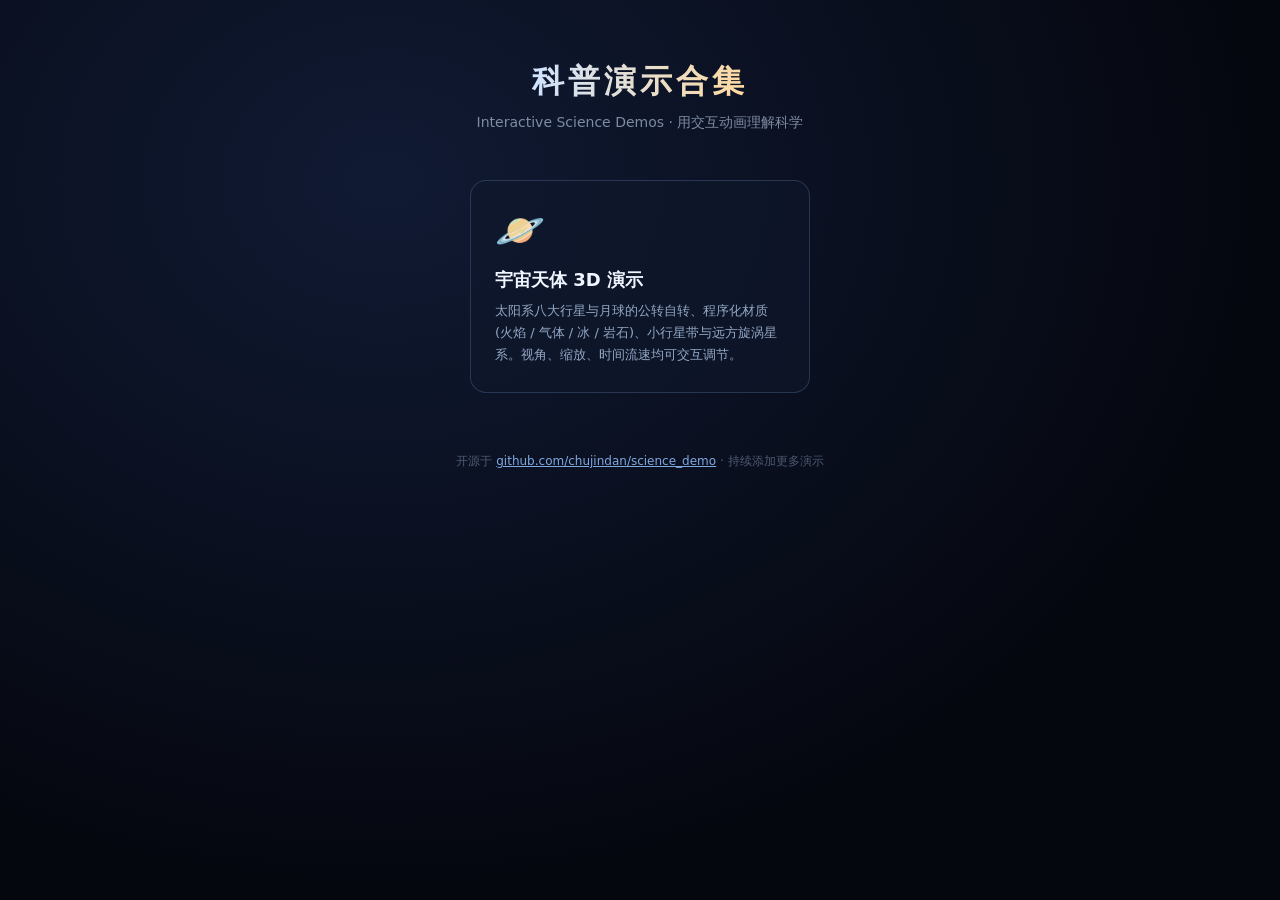
==== index.html @ 59ea8829 "太阳系 3D 科普演示:公转自转、程序化材质、可交互视角与时间流速 - Three.js(WebGL) + ES Modules,无构建步骤,H5 跨平台 - 太阳(火焰着色器+日冕泛光)、八大行星、" ====
<!DOCTYPE html>
<html lang="zh-CN">
<head>
  <meta charset="UTF-8">
  <meta name="viewport" content="width=device-width, initial-scale=1.0">
  <title>Science Demo · 科普演示合集</title>
  <style>
    * { margin: 0; padding: 0; box-sizing: border-box; }
    body {
      min-height: 100vh;
      background: radial-gradient(ellipse at 30% 20%, #101a33 0%, #05070f 70%);
      font-family: "PingFang SC", "Microsoft YaHei", "Noto Sans SC", system-ui, sans-serif;
      color: #dde6f2;
      display: flex;
      flex-direction: column;
      align-items: center;
      padding: 60px 20px;
    }
    h1 {
      font-size: 32px;
      letter-spacing: 4px;
      background: linear-gradient(90deg, #cfe3ff, #ffd9a0);
      -webkit-background-clip: text;
      background-clip: text;
      color: transparent;
      margin-bottom: 10px;
    }
    .subtitle { color: #7d8ba3; font-size: 14px; margin-bottom: 48px; }
    .grid {
      display: grid;
      grid-template-columns: repeat(auto-fit, minmax(280px, 340px));
      gap: 24px;
      justify-content: center;
      width: 100%;
      max-width: 1100px;
    }
    .card {
      display: block;
      text-decoration: none;
      color: inherit;
      border: 1px solid rgba(120, 150, 200, 0.25);
      border-radius: 16px;
      padding: 26px 24px;
      background: rgba(16, 24, 44, 0.6);
      transition: transform 0.2s, border-color 0.2s, box-shadow 0.2s;
    }
    .card:hover {
      transform: translateY(-4px);
      border-color: rgba(150, 190, 255, 0.6);
      box-shadow: 0 12px 40px rgba(40, 80, 180, 0.25);
    }
    .card .icon { font-size: 40px; margin-bottom: 14px; }
    .card h2 { font-size: 18px; color: #f0f5ff; margin-bottom: 8px; }
    .card p { font-size: 13px; line-height: 1.7; color: #93a7c4; }
    .footer { margin-top: 60px; font-size: 12px; color: #4d5a72; }
    .footer a { color: #7fa8e0; }
  </style>
</head>
<body>
  <h1>科普演示合集</h1>
  <p class="subtitle">Interactive Science Demos · 用交互动画理解科学</p>
  <div class="grid">
    <a class="card" href="solar-system/">
      <div class="icon">🪐</div>
      <h2>宇宙天体 3D 演示</h2>
      <p>太阳系八大行星与月球的公转自转、程序化材质(火焰 / 气体 / 冰 / 岩石)、小行星带与远方旋涡星系。视角、缩放、时间流速均可交互调节。</p>
    </a>
  </div>
  <p class="footer">开源于 <a href="https://github.com/chujindan/science_demo">github.com/chujindan/science_demo</a> · 持续添加更多演示</p>
</body>
</html>
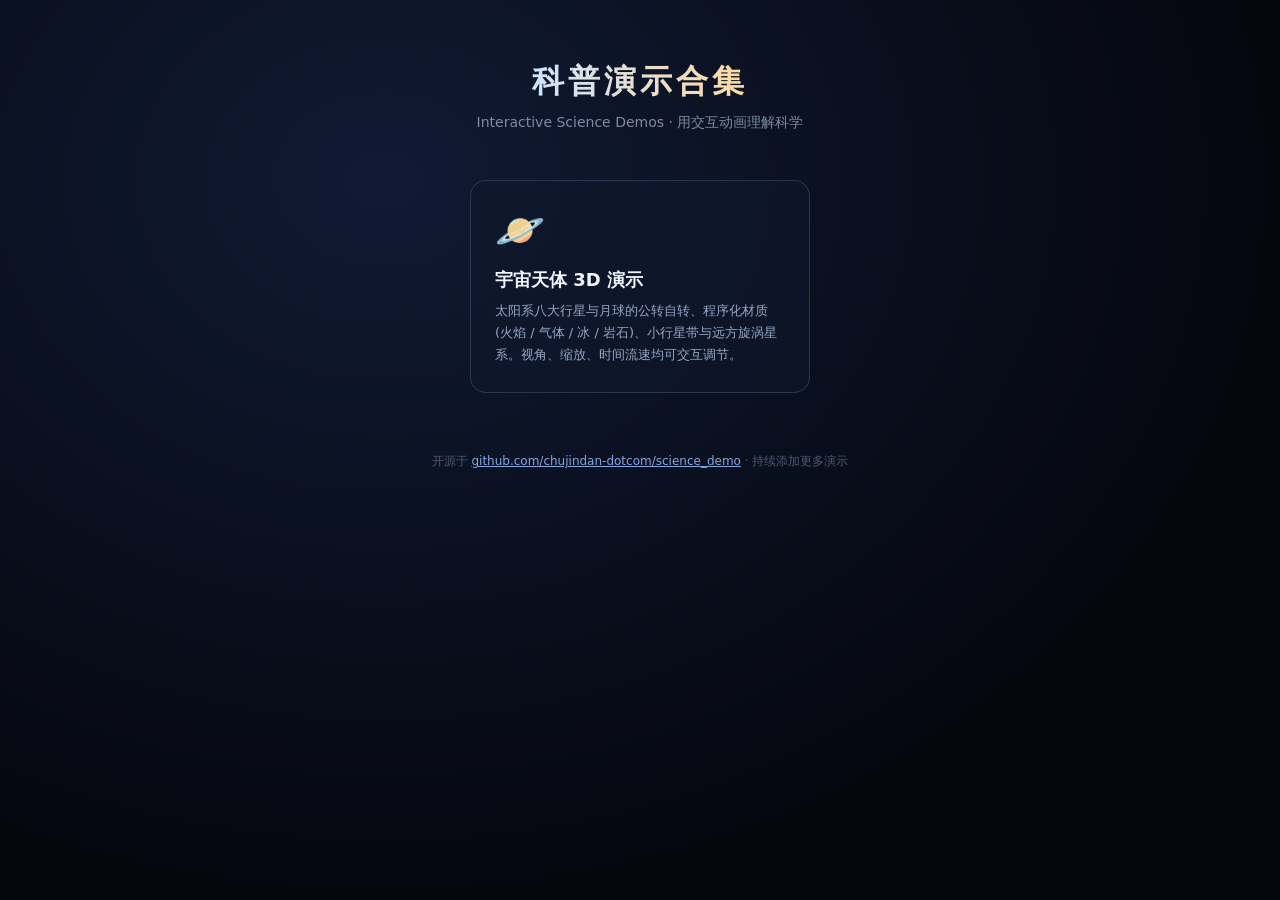
==== commit b8270f25: "修正仓库链接用户名" ====
--- a/index.html
+++ b/index.html
@@ -66,6 +66,6 @@
       <p>太阳系八大行星与月球的公转自转、程序化材质(火焰 / 气体 / 冰 / 岩石)、小行星带与远方旋涡星系。视角、缩放、时间流速均可交互调节。</p>
     </a>
   </div>
-  <p class="footer">开源于 <a href="https://github.com/chujindan/science_demo">github.com/chujindan/science_demo</a> · 持续添加更多演示</p>
+  <p class="footer">开源于 <a href="https://github.com/chujindan-dotcom/science_demo">github.com/chujindan-dotcom/science_demo</a> · 持续添加更多演示</p>
 </body>
 </html>
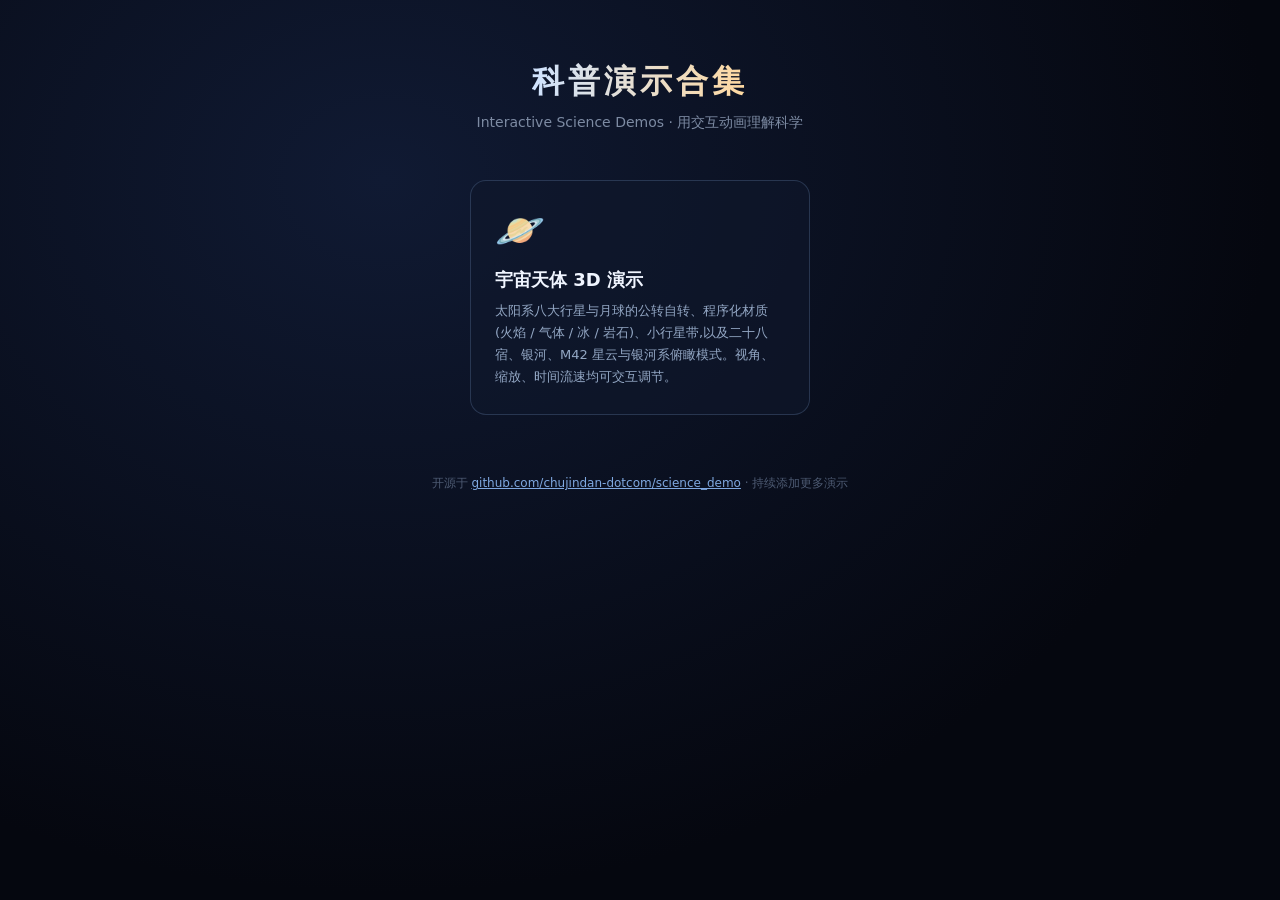
==== commit 983091c0: "新增深空天体:二十八宿(四象分组)、银河带、M42,以及银河系俯瞰模式 - celestial.js:天球背景层,按黄赤交角 23.44° 倾斜   - 完整二十八宿,四象分色连线+中文宿名,近似真实" ====
--- a/index.html
+++ b/index.html
@@ -63,7 +63,7 @@
     <a class="card" href="solar-system/">
       <div class="icon">🪐</div>
       <h2>宇宙天体 3D 演示</h2>
-      <p>太阳系八大行星与月球的公转自转、程序化材质(火焰 / 气体 / 冰 / 岩石)、小行星带与远方旋涡星系。视角、缩放、时间流速均可交互调节。</p>
+      <p>太阳系八大行星与月球的公转自转、程序化材质(火焰 / 气体 / 冰 / 岩石)、小行星带,以及二十八宿、银河、M42 星云与银河系俯瞰模式。视角、缩放、时间流速均可交互调节。</p>
     </a>
   </div>
   <p class="footer">开源于 <a href="https://github.com/chujindan-dotcom/science_demo">github.com/chujindan-dotcom/science_demo</a> · 持续添加更多演示</p>
